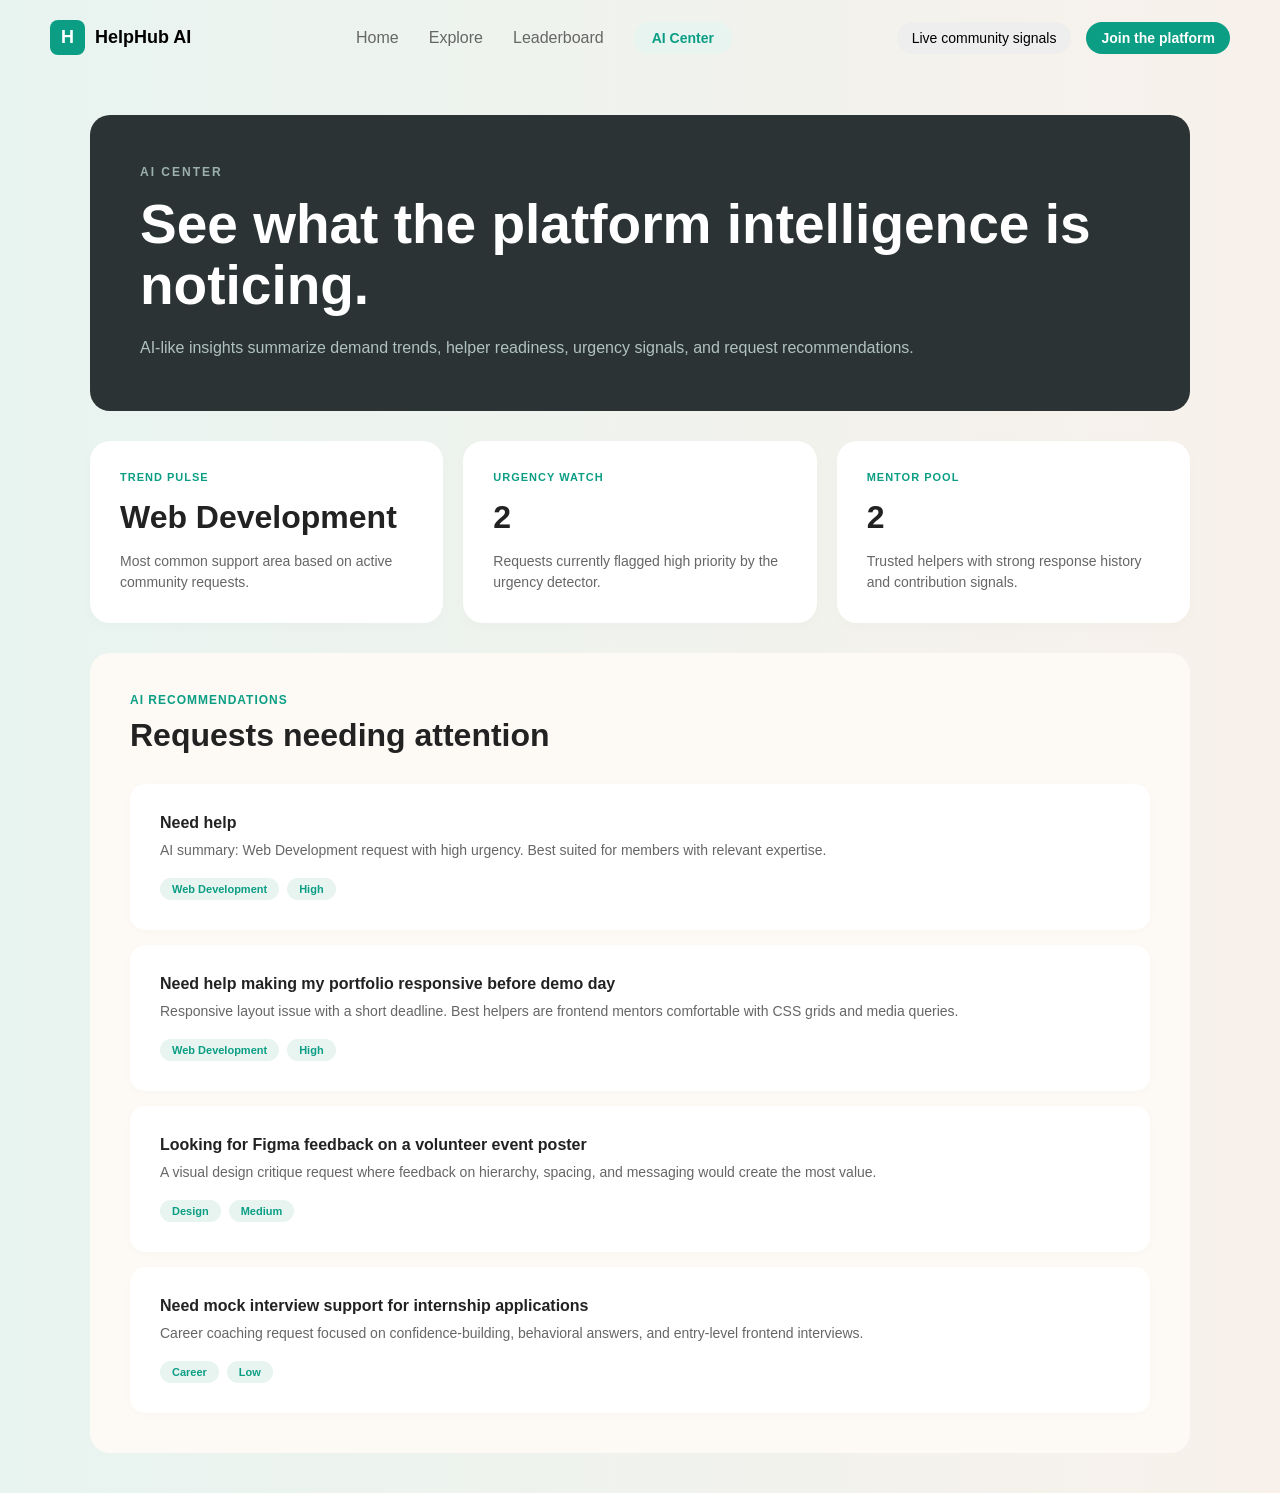
==== ai_center.html @ 25a442f5 "project added" ====
<!DOCTYPE html>
<html lang="en">
<head>
    <meta charset="UTF-8">
    <meta name="viewport" content="width=device-width, initial-scale=1.0">
    <title>HelpHub AI - AI Center</title>
    <link rel="stylesheet" href="style.css">
</head>
<body class="page-body">
    <div class="top-bar">
        <div class="logo-thing">
            <div class="h-logo">H</div>
            <div class="logo-text">HelpHub AI</div>
        </div>
        <div class="links-thing">
            <a href="index.html" style="text-decoration: none; color: inherit;"><span>Home</span></a>
            <a href="explore.html" style="text-decoration: none; color: inherit;"><span>Explore</span></a>
            <a href="leaderboard.html" style="text-decoration: none; color: inherit;"><span>Leaderboard</span></a>
            <a href="ai_center.html" style="text-decoration: none; color: inherit;"><span class="tag-pill tag-blue" style="font-size:14px; padding: 8px 18px; font-weight: bold; background-color: #e8f4f0;">AI Center</span></a>
        </div>
        <div class="right-buttons">
            <span class="grey-box">Live community signals</span>
            <a href="dashboard.html" class="h-logo-style-button" style="text-decoration: none;">Join the platform</a>
        </div>
    </div>

    <div class="main-dashboard-area">
        <div style="background-color: #2b3334; color: white; padding: 50px; border-radius: 20px; margin-bottom: 30px;">
            <div class="smit-text" style="color: #9cb1ab; letter-spacing: 2px; font-size: 12px; font-weight: bold; margin-bottom: 15px;">AI CENTER</div>
            <h1 class="huge-heading-black" style="color: #fff; margin-top: 0;">See what the platform intelligence is noticing.</h1>
            <p class="dash-desc" style="color: #b0c2be; margin-bottom: 0;">AI-like insights summarize demand trends, helper readiness, urgency signals, and request recommendations.</p>
        </div>

        <div class="cards-row" style="margin-bottom: 30px;">
            <div class="trend-card">
                <div class="trend-title">TREND PULSE</div>
                <div class="trend-value">Web Development</div>
                <div class="trend-desc">Most common support area based on active community requests.</div>
            </div>
            <div class="trend-card">
                <div class="trend-title">URGENCY WATCH</div>
                <div class="trend-value">2</div>
                <div class="trend-desc">Requests currently flagged high priority by the urgency detector.</div>
            </div>
            <div class="trend-card">
                <div class="trend-title">MENTOR POOL</div>
                <div class="trend-value">2</div>
                <div class="trend-desc">Trusted helpers with strong response history and contribution signals.</div>
            </div>
        </div>

        <div class="notification-panel">
            <div class="leaderboard-title">AI RECOMMENDATIONS</div>
            <h2 class="leaderboard-heading" style="margin-bottom: 30px;">Requests needing attention</h2>
            
            <div class="recommendation-card">
                <div class="rec-title">Need help</div>
                <div class="rec-desc">AI summary: Web Development request with high urgency. Best suited for members with relevant expertise.</div>
                <div class="tags-row" style="margin-bottom: 0;">
                    <span class="tag-pill tag-blue">Web Development</span>
                    <span class="tag-pill tag-blue">High</span>
                </div>
            </div>

            <div class="recommendation-card">
                <div class="rec-title">Need help making my portfolio responsive before demo day</div>
                <div class="rec-desc">Responsive layout issue with a short deadline. Best helpers are frontend mentors comfortable with CSS grids and media queries.</div>
                <div class="tags-row" style="margin-bottom: 0;">
                    <span class="tag-pill tag-blue">Web Development</span>
                    <span class="tag-pill tag-blue">High</span>
                </div>
            </div>

            <div class="recommendation-card">
                <div class="rec-title">Looking for Figma feedback on a volunteer event poster</div>
                <div class="rec-desc">A visual design critique request where feedback on hierarchy, spacing, and messaging would create the most value.</div>
                <div class="tags-row" style="margin-bottom: 0;">
                    <span class="tag-pill tag-blue">Design</span>
                    <span class="tag-pill tag-blue">Medium</span>
                </div>
            </div>

            <div class="recommendation-card">
                <div class="rec-title">Need mock interview support for internship applications</div>
                <div class="rec-desc">Career coaching request focused on confidence-building, behavioral answers, and entry-level frontend interviews.</div>
                <div class="tags-row" style="margin-bottom: 0;">
                    <span class="tag-pill tag-blue">Career</span>
                    <span class="tag-pill tag-blue">Low</span>
                </div>
            </div>
        </div>
    </div>
</body>
</html>
---- style.css ----
/* not professional names, simple css, no javascript */

* {
    box-sizing: border-box;
    font-family: Arial, sans-serif;
}

.page-body {
    background: linear-gradient(to right, #e8f4f0, #f8f1eb);
    margin: 0;
    padding: 0;
    min-height: 100vh;
}

.top-bar {
    display: flex;
    justify-content: space-between;
    align-items: center;
    padding: 20px 50px;
}

.logo-thing {
    display: flex;
    align-items: center;
    gap: 10px;
    font-weight: bold;
    font-size: 18px;
}

.h-logo {
    background-color: #0b9e84;
    color: white;
    width: 35px;
    height: 35px;
    display: flex;
    align-items: center;
    justify-content: center;
    border-radius: 8px;
    font-weight: bold;
}

.links-thing {
    display: flex;
    gap: 30px;
    color: #666;
}

.links-thing a {
    text-decoration: none;
    color: inherit;
}

.links-thing span {
    cursor: pointer;
}

.active-link {
    color: #0b9e84;
    font-weight: bold;
}

.light-text {
    color: #aaa;
}

.right-buttons {
    display: flex;
    gap: 15px;
    align-items: center;
}

.grey-box {
    background-color: #eee;
    padding: 8px 15px;
    border-radius: 20px;
    font-size: 14px;
}

.h-logo-style-button {
    background-color: #0b9e84;
    color: white;
    padding: 8px 15px;
    border-radius: 20px;
    font-size: 14px;
    font-weight: bold;
    cursor: pointer;
}

.big-flex-container {
    display: flex;
    max-width: 1000px;
    margin: 40px auto;
    gap: 20px;
}

.dark-left-box {
    background-color: #1a332d;
    color: #fff;
    padding: 50px;
    border-radius: 20px;
    flex: 1;
}

.white-right-box {
    background-color: #fff;
    padding: 50px;
    border-radius: 20px;
    flex: 1;
    box-shadow: 0 10px 30px rgba(0,0,0,0.05);
}

.small-title {
    color: #bbb;
    font-size: 12px;
    letter-spacing: 2px;
    font-weight: bold;
    margin-bottom: 20px;
}

.small-title-blue {
    color: #0b9e84;
    font-size: 12px;
    letter-spacing: 2px;
    font-weight: bold;
    margin-bottom: 20px;
}

.huge-heading {
    font-size: 45px;
    margin: 0 0 20px 0;
    line-height: 1.1;
}

.medium-heading {
    font-size: 30px;
    margin: 0 0 30px 0;
    line-height: 1.2;
}

.description-text {
    color: #b0c2be;
    line-height: 1.6;
    margin-bottom: 30px;
}

.bullet-points {
    color: #b0c2be;
    line-height: 1.6;
    padding-left: 20px;
}

.bullet-points li {
    margin-bottom: 15px;
}

.form-stuff {
    display: flex;
    flex-direction: column;
    gap: 20px;
}

.input-wrapper {
    display: flex;
    flex-direction: column;
    gap: 8px;
}

.input-wrapper label {
    font-size: 14px;
    color: #555;
    font-weight: bold;
}

.input-wrapper input, .input-wrapper select {
    padding: 12px;
    border: 1px solid #ddd;
    border-radius: 8px;
    outline: none;
    font-size: 14px;
    background-color: #fff;
}

.two-inputs {
    display: flex;
    gap: 15px;
}

.two-inputs .input-wrapper {
    flex: 1;
}

.big-green-button {
    background-color: #0b9e84;
    color: white;
    border: none;
    padding: 15px;
    border-radius: 10px;
    font-size: 16px;
    font-weight: bold;
    cursor: pointer;
    margin-top: 10px;
    width: 100%;
}

/* Dashboard specific classes */
.main-dashboard-area {
    max-width: 1100px;
    margin: 40px auto;
}

.top-dash-split {
    display: flex;
    gap: 40px;
}

.dash-left {
    flex: 1.2;
}

.smit-text {
    color: #0b9e84;
    font-size: 12px;
    letter-spacing: 2px;
    font-weight: bold;
    margin-bottom: 20px;
}

.huge-heading-black {
    font-size: 55px;
    margin: 0 0 20px 0;
    line-height: 1.1;
    color: #222;
}

.dash-desc {
    color: #666;
    font-size: 16px;
    line-height: 1.6;
    margin-bottom: 30px;
}

.button-row {
    display: flex;
    gap: 15px;
    margin-bottom: 40px;
}

.short-btn {
    width: auto;
    padding: 12px 25px;
    border-radius: 20px;
}

.big-white-button {
    background-color: #fff;
    color: #333;
    border: 1px solid #ddd;
    padding: 12px 25px;
    border-radius: 20px;
    font-size: 16px;
    font-weight: bold;
    cursor: pointer;
}

.stats-row {
    display: flex;
    gap: 20px;
}

.stat-box {
    background-color: #fff;
    padding: 20px;
    border-radius: 15px;
    flex: 1;
    box-shadow: 0 5px 15px rgba(0,0,0,0.03);
}

.stat-title {
    color: #0b9e84;
    font-size: 12px;
    letter-spacing: 1px;
    font-weight: bold;
    margin-bottom: 10px;
}

.stat-number {
    font-size: 30px;
    font-weight: bold;
    margin-bottom: 10px;
    color: #222;
}

.stat-desc {
    color: #666;
    font-size: 14px;
    line-height: 1.4;
}

.dash-right-dark {
    background-color: #1a332d;
    color: #fff;
    padding: 40px;
    border-radius: 20px;
    flex: 1;
}

.medium-heading-white {
    font-size: 35px;
    margin: 0 0 20px 0;
    line-height: 1.2;
}

.dark-inner-box {
    background-color: #f7ede2;
    color: #333;
    padding: 20px;
    border-radius: 10px;
    margin-bottom: 15px;
}

.dark-inner-box strong {
    display: block;
    margin-bottom: 8px;
    font-size: 16px;
}

.dark-inner-box p {
    margin: 0;
    font-size: 14px;
    color: #555;
    line-height: 1.4;
}

/* Extended Dashboard classes */
.content-section {
    margin-top: 60px;
}

.section-header-split {
    display: flex;
    justify-content: space-between;
    align-items: flex-end;
    margin-bottom: 30px;
}

.section-header-left {
    max-width: 600px;
}

.section-header-left h2 {
    font-size: 30px;
    margin: 0;
    color: #222;
}

.white-pill-btn {
    background-color: #fff;
    color: #333;
    border: 1px solid #ddd;
    padding: 10px 20px;
    border-radius: 20px;
    font-size: 14px;
    font-weight: bold;
    cursor: pointer;
}

.cards-row {
    display: flex;
    gap: 20px;
}

.info-card {
    background-color: #fdfaf5;
    padding: 30px;
    border-radius: 20px;
    flex: 1;
}

.info-card strong {
    display: block;
    font-size: 18px;
    margin-bottom: 15px;
    color: #222;
}

.info-card p {
    color: #666;
    font-size: 14px;
    line-height: 1.6;
    margin: 0;
}

.request-card {
    background-color: #fff;
    padding: 30px;
    border-radius: 20px;
    flex: 1;
    box-shadow: 0 4px 15px rgba(0,0,0,0.02);
    display: flex;
    flex-direction: column;
}

.tags-row {
    display: flex;
    gap: 8px;
    margin-bottom: 15px;
    flex-wrap: wrap;
}

.tag-pill {
    padding: 5px 12px;
    border-radius: 15px;
    font-size: 11px;
    font-weight: bold;
}

.tag-blue { background-color: #e8f4f0; color: #0b9e84; }
.tag-red { background-color: #fce8e8; color: #d65c5c; }
.tag-green { background-color: #e8f5ec; color: #43965b; }
.tag-grey { background-color: #f1f3f4; color: #5f6368; }

.req-heading {
    font-size: 18px;
    font-weight: bold;
    color: #222;
    margin: 0 0 15px 0;
    line-height: 1.3;
}

.req-desc {
    color: #666;
    font-size: 13px;
    line-height: 1.5;
    margin-bottom: 20px;
}

.req-bottom {
    margin-top: auto;
    display: flex;
    justify-content: space-between;
    align-items: center;
    border-top: 1px solid #f9f9f9;
    padding-top: 20px;
}

.req-user-info strong {
    display: block;
    font-size: 14px;
    color: #222;
    margin-bottom: 5px;
}

.req-user-meta {
    font-size: 12px;
    color: #888;
}

.small-white-btn {
    background-color: #fff;
    color: #333;
    border: 1px solid #ddd;
    padding: 8px 15px;
    border-radius: 20px;
    font-size: 12px;
    font-weight: bold;
    cursor: pointer;
}

.footer-text {
    text-align: left;
    color: #999;
    font-size: 12px;
    margin-top: 60px;
    margin-bottom: 40px;
}

/* Explore specific classes */
.explore-split {
    display: flex;
    gap: 30px;
}

.explore-filters-box {
    background-color: #fcf9f2;
    padding: 40px;
    border-radius: 20px;
    flex: 0.8;
}

.explore-feed {
    flex: 2;
    display: flex;
    flex-direction: column;
    gap: 20px;
}

.filter-input-wrapper {
    margin-bottom: 25px;
}

.filter-input-wrapper label {
    display: block;
    font-size: 13px;
    color: #444;
    font-weight: bold;
    margin-bottom: 10px;
}

.filter-input-wrapper input, .filter-input-wrapper select, .filter-input-wrapper textarea {
    width: 100%;
    padding: 15px;
    border: 1px solid #ebebeb;
    border-radius: 10px;
    outline: none;
    font-size: 14px;
    background-color: #fff;
}

.filter-input-wrapper textarea {
    resize: vertical;
    min-height: 120px;
    font-family: inherit;
}

/* Leaderboard specific classes */
.leaderboard-panel {
    background-color: #fdfaf5;
    padding: 40px;
    border-radius: 20px;
    flex: 1;
}

.leaderboard-title {
    color: #0b9e84;
    font-size: 12px;
    font-weight: bold;
    letter-spacing: 1px;
    margin-bottom: 10px;
}

.leaderboard-heading {
    font-size: 32px;
    margin: 0 0 30px 0;
    color: #222;
}

.rank-card {
    background-color: #fff;
    border-radius: 15px;
    padding: 20px;
    margin-bottom: 15px;
    display: flex;
    align-items: center;
    gap: 15px;
    box-shadow: 0 2px 10px rgba(0,0,0,0.02);
}

.avatar {
    width: 45px;
    height: 45px;
    border-radius: 50%;
    color: white;
    display: flex;
    align-items: center;
    justify-content: center;
    font-weight: bold;
    font-size: 16px;
    flex-shrink: 0;
}

.avatar-teal { background-color: #0b9e84; }
.avatar-dark { background-color: #1a2733; }
.avatar-orange { background-color: #f08935; }

.rank-info {
    flex: 1;
    display: flex;
    justify-content: space-between;
    align-items: center;
}

.rank-name-box {
    display: flex;
    flex-direction: column;
    gap: 5px;
}

.rank-name {
    font-weight: bold;
    font-size: 14px;
    color: #222;
}

.rank-tags {
    font-size: 13px;
    color: #888;
}

.rank-stats-box {
    display: flex;
    flex-direction: column;
    gap: 5px;
    align-items: flex-end;
}

.rank-score {
    font-weight: bold;
    font-size: 14px;
    color: #222;
}

.rank-count {
    font-size: 13px;
    color: #888;
}

.trust-card {
    background-color: #fff;
    border-radius: 15px;
    padding: 25px;
    margin-bottom: 15px;
    box-shadow: 0 2px 10px rgba(0,0,0,0.02);
}

.trust-name {
    font-weight: bold;
    font-size: 16px;
    color: #222;
    margin-bottom: 5px;
}

.trust-badges {
    color: #666;
    font-size: 14px;
    margin-bottom: 20px;
}

.progress-track {
    background-color: #f0f0f0;
    height: 8px;
    border-radius: 10px;
    width: 100%;
    overflow: hidden;
}

.progress-fill {
    height: 100%;
    background: linear-gradient(to right, #f08935, #0b9e84);
    border-radius: 10px;
}

/* Notifications specific classes */
.notification-panel {
    background-color: #fdfaf5;
    padding: 40px;
    border-radius: 20px;
}

.notification-card {
    background-color: #fff;
    padding: 25px 30px;
    border-radius: 15px;
    margin-bottom: 12px;
    display: flex;
    justify-content: space-between;
    align-items: center;
    box-shadow: 0 2px 8px rgba(0,0,0,0.02);
}

.notification-card:last-child {
    margin-bottom: 0;
}

.notif-left {
    display: flex;
    flex-direction: column;
    gap: 8px;
}

.notif-text {
    font-size: 15px;
    color: #222;
    font-weight: bold;
}

.notif-meta {
    font-size: 13px;
    color: #888;
}

.notif-status {
    font-size: 13px;
    font-weight: bold;
    color: #222;
}

/* AI Center specific classes */
.trend-card {
    background-color: #fff;
    padding: 30px;
    border-radius: 20px;
    flex: 1;
    box-shadow: 0 4px 15px rgba(0,0,0,0.02);
}
.trend-title {
    color: #0b9e84;
    font-size: 11px;
    font-weight: bold;
    letter-spacing: 1px;
    margin-bottom: 15px;
    text-transform: uppercase;
}
.trend-value {
    font-size: 32px;
    font-weight: bold;
    color: #222;
    margin-bottom: 15px;
    line-height: 1.2;
}
.trend-desc {
    color: #666;
    font-size: 14px;
    line-height: 1.5;
}

.recommendation-card {
    background-color: #fff;
    padding: 30px;
    border-radius: 15px;
    margin-bottom: 15px;
    box-shadow: 0 2px 8px rgba(0,0,0,0.02);
}
.recommendation-card:last-child {
    margin-bottom: 0;
}
.rec-title {
    font-size: 16px;
    font-weight: bold;
    color: #222;
    margin-bottom: 10px;
}
.rec-desc {
    font-size: 14px;
    color: #666;
    margin-bottom: 20px;
}

/* Create Request specific classes */
.form-card {
    background-color: #fdfaf5;
    padding: 40px;
    border-radius: 20px;
    flex: 1.5;
}

.ai-assistant-card {
    background-color: #fdfaf5;
    padding: 40px;
    border-radius: 20px;
    flex: 1;
}

.form-row {
    display: flex;
    gap: 20px;
}
.form-row .filter-input-wrapper {
    flex: 1;
}

.form-actions {
    display: flex;
    gap: 15px;
    align-items: center;
    margin-top: 10px;
}

.btn-white-pill {
    background-color: #fff;
    color: #222;
    font-weight: bold;
    border: 1px solid #ebebeb;
    padding: 12px 25px;
    border-radius: 20px;
    cursor: pointer;
}

.btn-green-pill {
    background-color: #0b9e84;
    color: white;
    font-weight: bold;
    border: none;
    padding: 12px 25px;
    border-radius: 20px;
    cursor: pointer;
    box-shadow: 0 4px 15px rgba(11, 158, 132, 0.3);
}

.ai-guidance-list {
    display: flex;
    flex-direction: column;
    gap: 20px;
    margin-top: 30px;
}

.ai-row {
    display: flex;
    justify-content: space-between;
    align-items: flex-start;
    gap: 20px;
    border-bottom: 1px solid #ebebeb;
    padding-bottom: 15px;
}
.ai-row:last-child {
    border-bottom: none;
}

.ai-label {
    color: #666;
    font-size: 14px;
    flex-shrink: 0;
    width: 130px;
}

.ai-value {
    color: #222;
    font-size: 14px;
    font-weight: bold;
    text-align: right;
}

/* Messages specific classes */
.msg-card {
    background-color: #fff;
    padding: 20px 25px;
    border-radius: 15px;
    margin-bottom: 15px;
    display: flex;
    justify-content: space-between;
    align-items: center;
    box-shadow: 0 2px 8px rgba(0,0,0,0.02);
}

.msg-content {
    display: flex;
    flex-direction: column;
    gap: 8px;
    flex: 1;
    padding-right: 20px;
}

.msg-header {
    font-size: 15px;
    font-weight: bold;
    color: #222;
}

.msg-text {
    font-size: 14px;
    color: #666;
    line-height: 1.5;
}

.time-circle {
    background-color: #e8f4f0;
    color: #0b9e84;
    border-radius: 50%;
    width: 60px;
    height: 60px;
    display: flex;
    flex-direction: column;
    justify-content: center;
    align-items: center;
    font-size: 12px;
    font-weight: bold;
    flex-shrink: 0;
    line-height: 1.2;
}

.w-full {
    width: 100%;
}
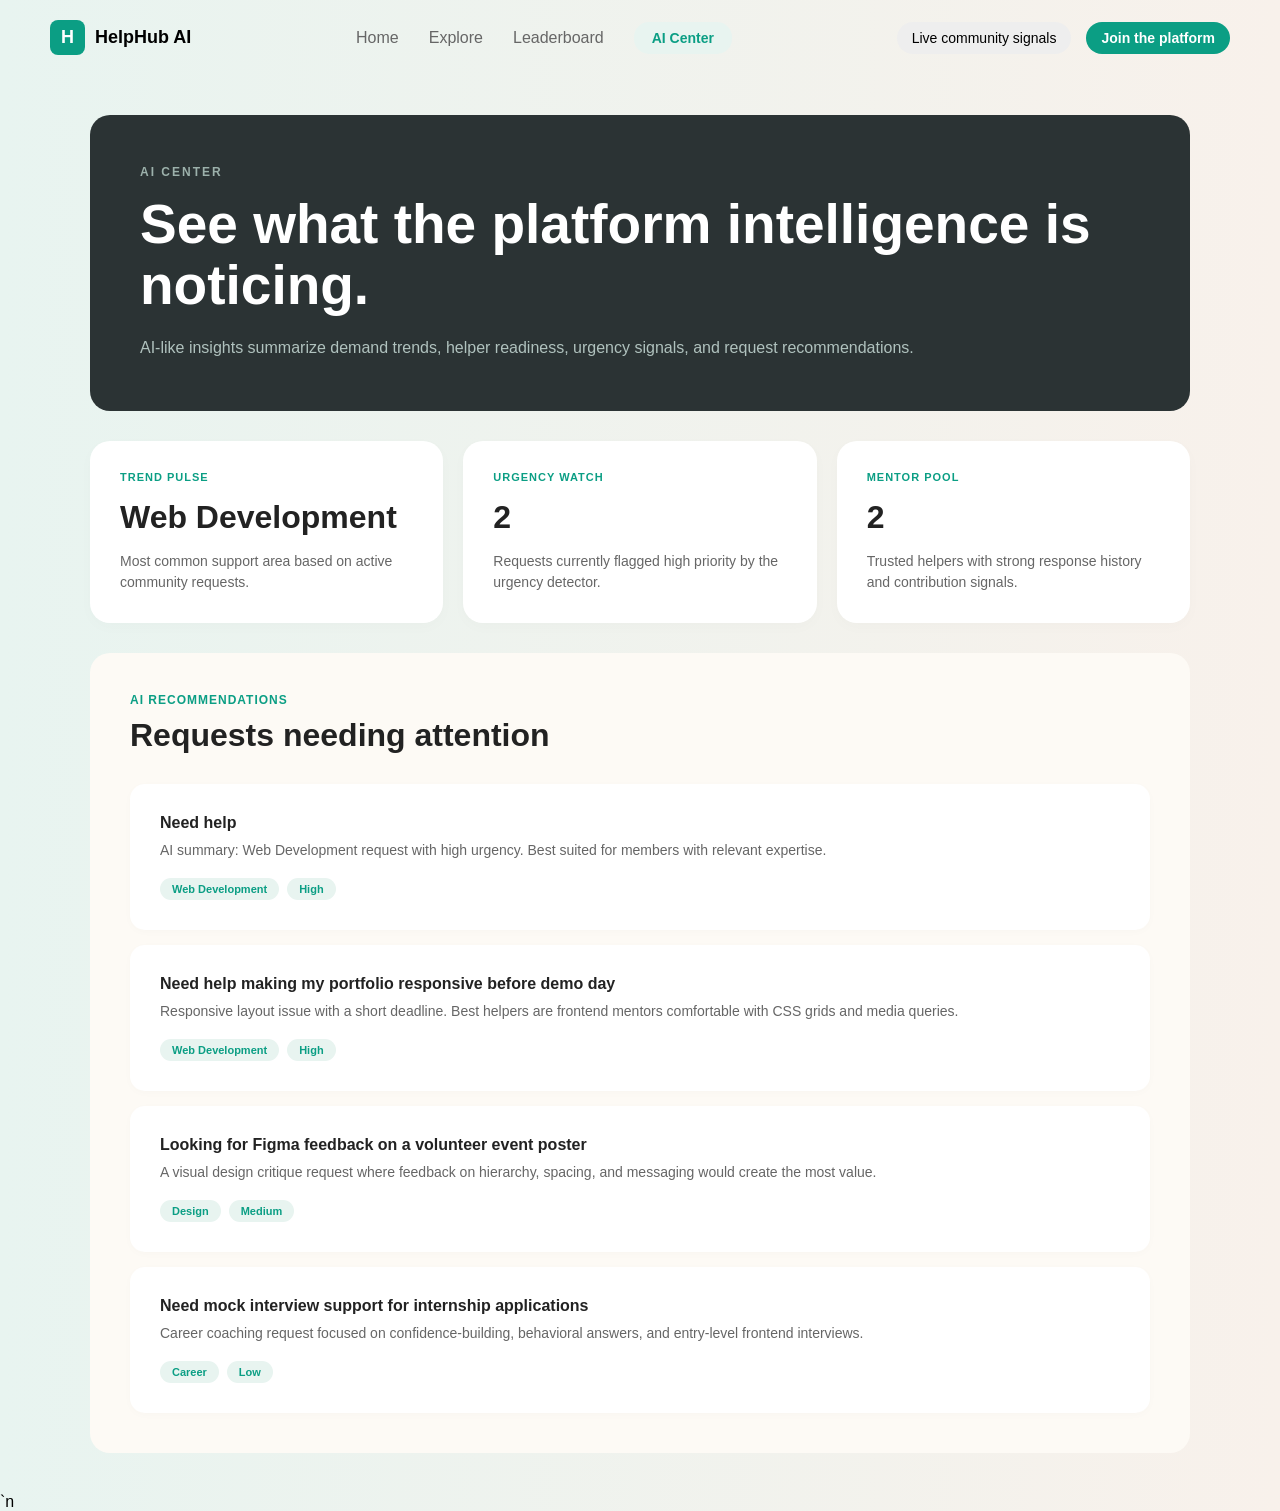
==== commit 58a250f4: "project done" ====
--- a/ai_center.html
+++ b/ai_center.html
@@ -1,4 +1,4 @@
-<!DOCTYPE html>
+﻿<!DOCTYPE html>
 <html lang="en">
 <head>
     <meta charset="UTF-8">
@@ -90,5 +90,7 @@
             </div>
         </div>
     </div>
-</body>
+<script src="interactions.js"></script>`n</body>
 </html>
+
+
--- a/style.css
+++ b/style.css
@@ -1,8 +1,16 @@
-/* not professional names, simple css, no javascript */
-
 * {
     box-sizing: border-box;
     font-family: Arial, sans-serif;
+}
+
+@keyframes fadeInSlideUp {
+    0% { opacity: 0; transform: translateY(15px); }
+    100% { opacity: 1; transform: translateY(0); }
+}
+
+@keyframes fadeInSlideDown {
+    0% { opacity: 0; transform: translateY(-15px); }
+    100% { opacity: 1; transform: translateY(0); }
 }
 
 .page-body {
@@ -17,6 +25,7 @@
     justify-content: space-between;
     align-items: center;
     padding: 20px 50px;
+    animation: fadeInSlideDown 0.6s ease-out forwards;
 }
 
 .logo-thing {
@@ -91,7 +100,9 @@
     max-width: 1000px;
     margin: 40px auto;
     gap: 20px;
-}
+    animation: fadeInSlideUp 0.6s ease-out forwards;
+    animation-delay: 0.1s;
+    opacity: 0; }
 
 .dark-left-box {
     background-color: #1a332d;
@@ -202,11 +213,12 @@
     width: 100%;
 }
 
-/* Dashboard specific classes */
 .main-dashboard-area {
     max-width: 1100px;
     margin: 40px auto;
-}
+    animation: fadeInSlideUp 0.6s ease-out forwards;
+    animation-delay: 0.1s;
+    opacity: 0; }
 
 .top-dash-split {
     display: flex;
@@ -331,7 +343,6 @@
     line-height: 1.4;
 }
 
-/* Extended Dashboard classes */
 .content-section {
     margin-top: 60px;
 }
@@ -474,7 +485,6 @@
     margin-bottom: 40px;
 }
 
-/* Explore specific classes */
 .explore-split {
     display: flex;
     gap: 30px;
@@ -522,7 +532,6 @@
     font-family: inherit;
 }
 
-/* Leaderboard specific classes */
 .leaderboard-panel {
     background-color: #fdfaf5;
     padding: 40px;
@@ -649,7 +658,6 @@
     border-radius: 10px;
 }
 
-/* Notifications specific classes */
 .notification-panel {
     background-color: #fdfaf5;
     padding: 40px;
@@ -694,7 +702,6 @@
     color: #222;
 }
 
-/* AI Center specific classes */
 .trend-card {
     background-color: #fff;
     padding: 30px;
@@ -745,7 +752,6 @@
     margin-bottom: 20px;
 }
 
-/* Create Request specific classes */
 .form-card {
     background-color: #fdfaf5;
     padding: 40px;
@@ -829,7 +835,6 @@
     text-align: right;
 }
 
-/* Messages specific classes */
 .msg-card {
     background-color: #fff;
     padding: 20px 25px;
@@ -882,4 +887,156 @@
 }
 
 
-
+.profile-inputs-row {
+    display: flex;
+    gap: 20px;
+    margin-bottom: 20px;
+}
+
+@media (max-width: 768px) {
+    .top-bar {
+        flex-direction: column;
+        padding: 20px;
+        gap: 20px;
+    }
+    
+    .links-thing {
+        flex-wrap: wrap;
+        justify-content: center;
+        gap: 15px;
+    }
+    
+    .right-buttons {
+        width: 100%;
+        justify-content: center;
+    }
+    
+    .big-flex-container,
+    .top-dash-split,
+    .stats-row,
+    .cards-row,
+    .explore-split,
+    .form-row,
+    .two-inputs,
+    .profile-inputs-row {
+        flex-direction: column !important;
+        gap: 20px !important;
+    }
+    
+    .section-header-split {
+        flex-direction: column;
+        align-items: flex-start;
+        gap: 15px;
+    }
+    
+    .ai-row {
+        flex-direction: column;
+        align-items: flex-start;
+        gap: 8px;
+    }
+    
+    .ai-label {
+        width: auto;
+    }
+    
+    .ai-value {
+        text-align: left;
+    }
+    
+    .msg-card {
+        flex-direction: column;
+        align-items: flex-start;
+        gap: 15px;
+    }
+    
+    .msg-content {
+        padding-right: 0;
+    }
+    
+    .dark-left-box,
+    .white-right-box,
+    .dash-right-dark,
+    .explore-filters-box,
+    .leaderboard-panel,
+    .notification-panel,
+    .form-card,
+    .ai-assistant-card,
+    .info-card,
+    .request-card {
+        padding: 20px !important;
+    }
+    
+    .huge-heading {
+        font-size: 32px !important;
+    }
+    
+    .huge-heading-black {
+        font-size: 36px !important;
+    }
+    
+    .medium-heading {
+        font-size: 24px !important;
+    }
+    
+    .medium-heading-white {
+        font-size: 26px !important;
+    }
+    
+    .main-dashboard-area {
+        padding: 15px;
+        margin-top: 20px;
+    }
+}
+
+/* Premium Micro-Interactions */
+.ripple-effect {
+    position: absolute;
+    background: rgba(255, 255, 255, 0.4);
+    transform: translate(-50%, -50%);
+    pointer-events: none;
+    border-radius: 50%;
+    animation: rippleAnim 0.6s linear;
+    width: 2px;
+    height: 2px;
+}
+
+@keyframes rippleAnim {
+    0% { width: 0px; height: 0px; opacity: 0.5; }
+    100% { width: 300px; height: 300px; opacity: 0; }
+}
+
+#toast-container {
+    position: fixed;
+    bottom: 30px;
+    left: 50%;
+    transform: translateX(-50%);
+    display: flex;
+    flex-direction: column;
+    gap: 10px;
+    z-index: 9999;
+}
+
+.premium-toast {
+    background: #1a332d;
+    color: #fff;
+    padding: 12px 24px;
+    border-radius: 30px;
+    font-size: 14px;
+    font-weight: bold;
+    box-shadow: 0 10px 30px rgba(0,0,0,0.15);
+    animation: slideUpToast 0.4s cubic-bezier(0.175, 0.885, 0.32, 1.275) forwards;
+}
+
+.premium-toast.fade-out {
+    animation: fadeOutToast 0.4s ease forwards;
+}
+
+@keyframes slideUpToast {
+    0% { opacity: 0; transform: translateY(20px) scale(0.9); }
+    100% { opacity: 1; transform: translateY(0) scale(1); }
+}
+
+@keyframes fadeOutToast {
+    0% { opacity: 1; transform: scale(1); }
+    100% { opacity: 0; transform: scale(0.9); }
+}
